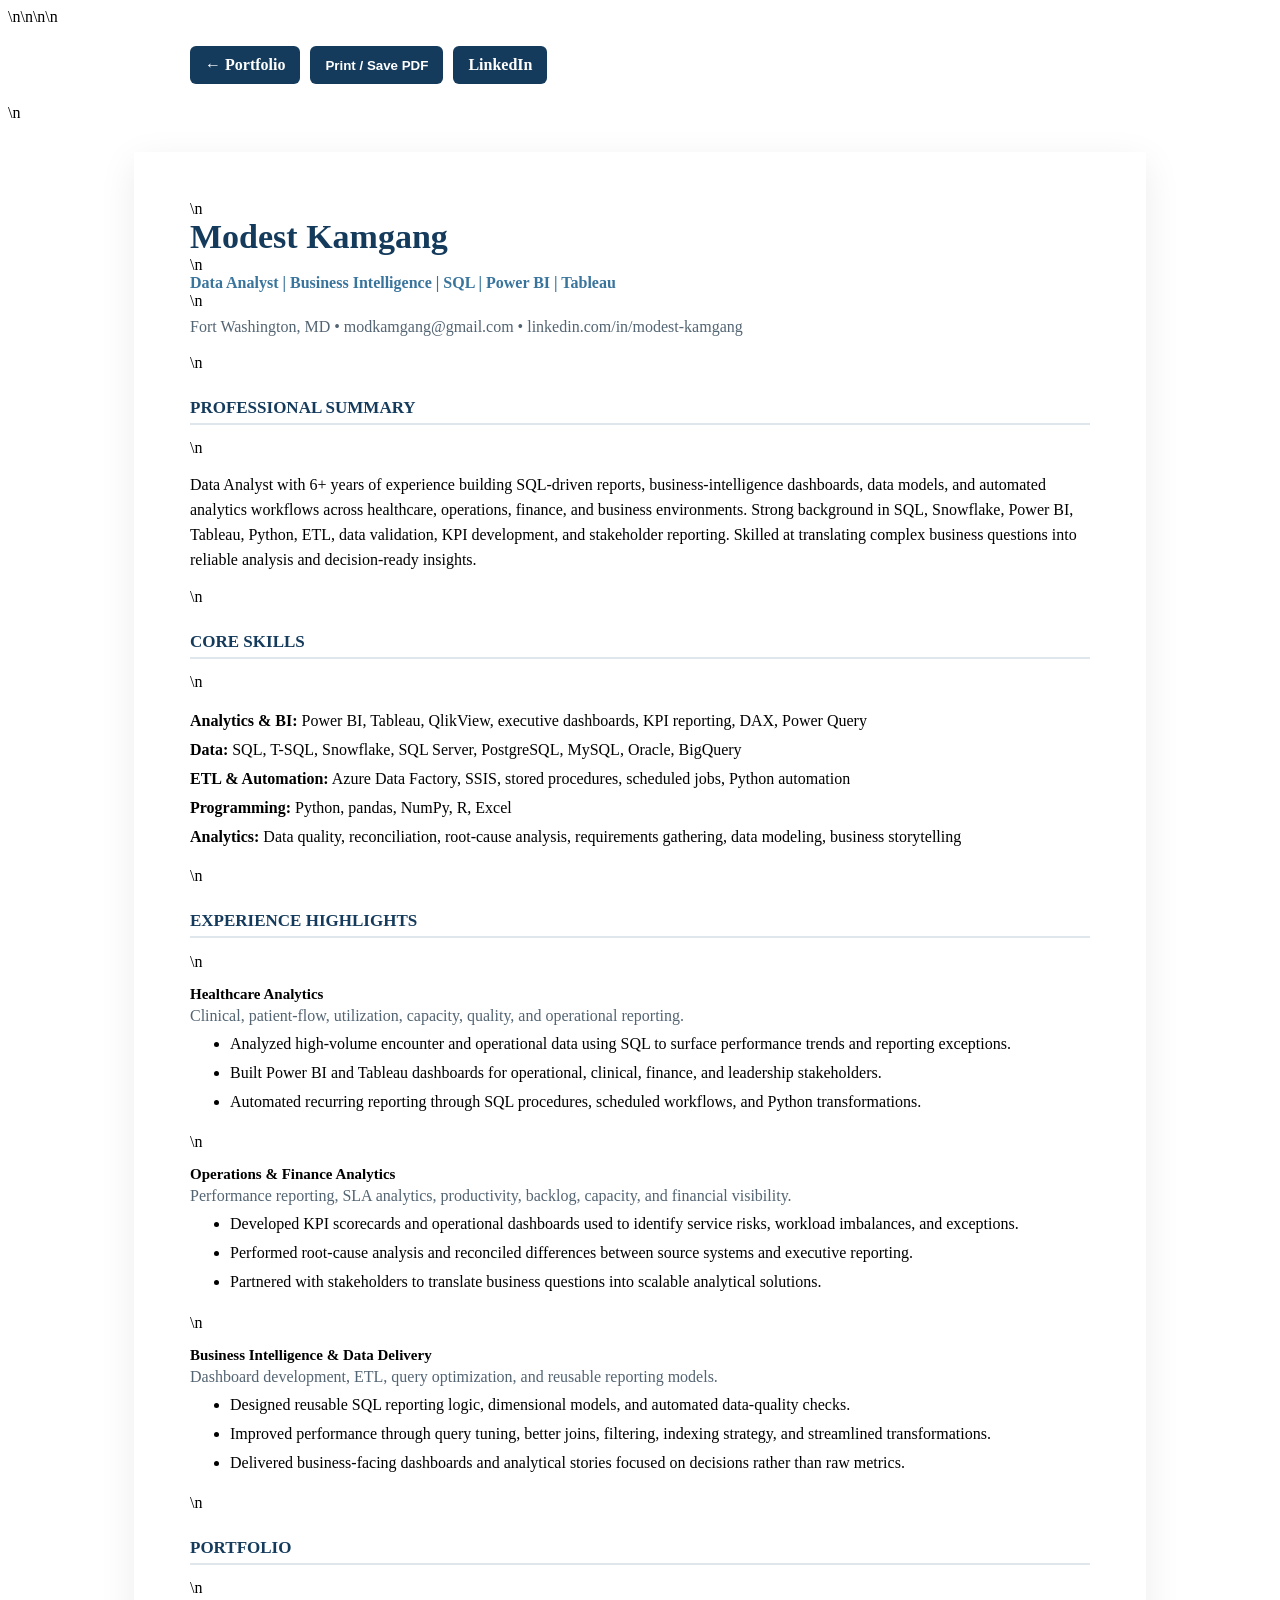
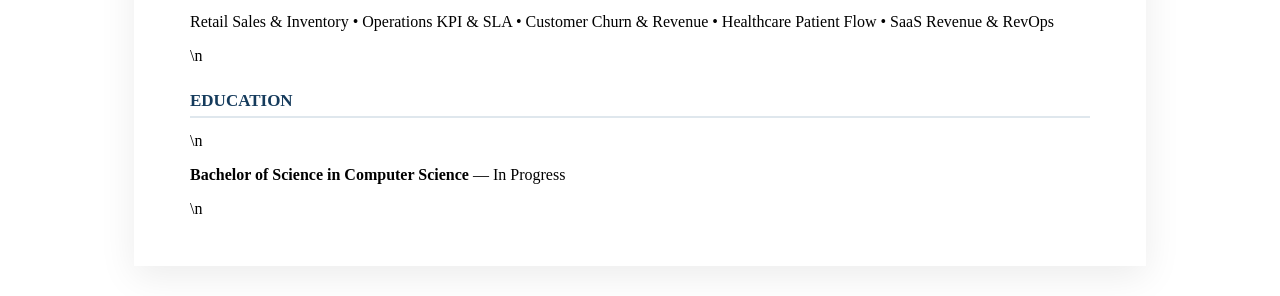
==== resume.html @ 2086f004 "Add recruiter-friendly resume page" ====
<!doctype html>\n<html lang="en"><head><meta charset="utf-8"><meta name="viewport" content="width=device-width,initial-scale=1">\n<title>Modest Kamgang | Resume</title>\n<style>\nbody{font-family:Arial,Helvetica,sans-serif;color:#1d2a35;margin:0;background:#f2f5f8}.page{max-width:900px;margin:30px auto;background:#fff;padding:48px 56px;box-shadow:0 10px 35px rgba(0,0,0,.08)}h1{font-size:34px;margin:0;color:#153b5c}h2{font-size:17px;border-bottom:2px solid #dfe7ed;padding-bottom:5px;margin-top:26px;color:#153b5c}h3{font-size:15px;margin-bottom:4px}.sub{font-weight:700;color:#39749d}.contact{margin:8px 0 18px;color:#536472}.summary{line-height:1.55}.skills{line-height:1.8}.job{margin-bottom:20px}.job p{margin:2px 0;color:#536472}.job ul{margin-top:7px}.job li{margin:6px 0;line-height:1.45}.actions{max-width:900px;margin:20px auto;display:flex;gap:10px;flex-wrap:wrap}.actions a,.actions button{padding:10px 15px;background:#153b5c;color:#fff;border:0;border-radius:6px;text-decoration:none;font-weight:700;cursor:pointer}@media print{body{background:#fff}.actions{display:none}.page{box-shadow:none;margin:0;max-width:none;padding:20px 30px}}@media(max-width:700px){.page{margin:0;padding:30px 22px}}\n</style></head><body>\n<div class="actions"><a href="index.html">← Portfolio</a><button onclick="window.print()">Print / Save PDF</button><a href="https://www.linkedin.com/in/modest-kamgang" target="_blank">LinkedIn</a></div>\n<main class="page">\n<h1>Modest Kamgang</h1>\n<div class="sub">Data Analyst | Business Intelligence | SQL | Power BI | Tableau</div>\n<div class="contact">Fort Washington, MD • modkamgang@gmail.com • linkedin.com/in/modest-kamgang</div>\n<h2>PROFESSIONAL SUMMARY</h2>\n<p class="summary">Data Analyst with 6+ years of experience building SQL-driven reports, business-intelligence dashboards, data models, and automated analytics workflows across healthcare, operations, finance, and business environments. Strong background in SQL, Snowflake, Power BI, Tableau, Python, ETL, data validation, KPI development, and stakeholder reporting. Skilled at translating complex business questions into reliable analysis and decision-ready insights.</p>\n<h2>CORE SKILLS</h2>\n<p class="skills"><strong>Analytics & BI:</strong> Power BI, Tableau, QlikView, executive dashboards, KPI reporting, DAX, Power Query<br><strong>Data:</strong> SQL, T-SQL, Snowflake, SQL Server, PostgreSQL, MySQL, Oracle, BigQuery<br><strong>ETL & Automation:</strong> Azure Data Factory, SSIS, stored procedures, scheduled jobs, Python automation<br><strong>Programming:</strong> Python, pandas, NumPy, R, Excel<br><strong>Analytics:</strong> Data quality, reconciliation, root-cause analysis, requirements gathering, data modeling, business storytelling</p>\n<h2>EXPERIENCE HIGHLIGHTS</h2>\n<div class="job"><h3>Healthcare Analytics</h3><p>Clinical, patient-flow, utilization, capacity, quality, and operational reporting.</p><ul><li>Analyzed high-volume encounter and operational data using SQL to surface performance trends and reporting exceptions.</li><li>Built Power BI and Tableau dashboards for operational, clinical, finance, and leadership stakeholders.</li><li>Automated recurring reporting through SQL procedures, scheduled workflows, and Python transformations.</li></ul></div>\n<div class="job"><h3>Operations & Finance Analytics</h3><p>Performance reporting, SLA analytics, productivity, backlog, capacity, and financial visibility.</p><ul><li>Developed KPI scorecards and operational dashboards used to identify service risks, workload imbalances, and exceptions.</li><li>Performed root-cause analysis and reconciled differences between source systems and executive reporting.</li><li>Partnered with stakeholders to translate business questions into scalable analytical solutions.</li></ul></div>\n<div class="job"><h3>Business Intelligence & Data Delivery</h3><p>Dashboard development, ETL, query optimization, and reusable reporting models.</p><ul><li>Designed reusable SQL reporting logic, dimensional models, and automated data-quality checks.</li><li>Improved performance through query tuning, better joins, filtering, indexing strategy, and streamlined transformations.</li><li>Delivered business-facing dashboards and analytical stories focused on decisions rather than raw metrics.</li></ul></div>\n<h2>PORTFOLIO</h2>\n<p>Retail Sales & Inventory • Operations KPI & SLA • Customer Churn & Revenue • Healthcare Patient Flow • SaaS Revenue & RevOps</p>\n<h2>EDUCATION</h2>\n<p><strong>Bachelor of Science in Computer Science</strong> — In Progress</p>\n</main></body></html>
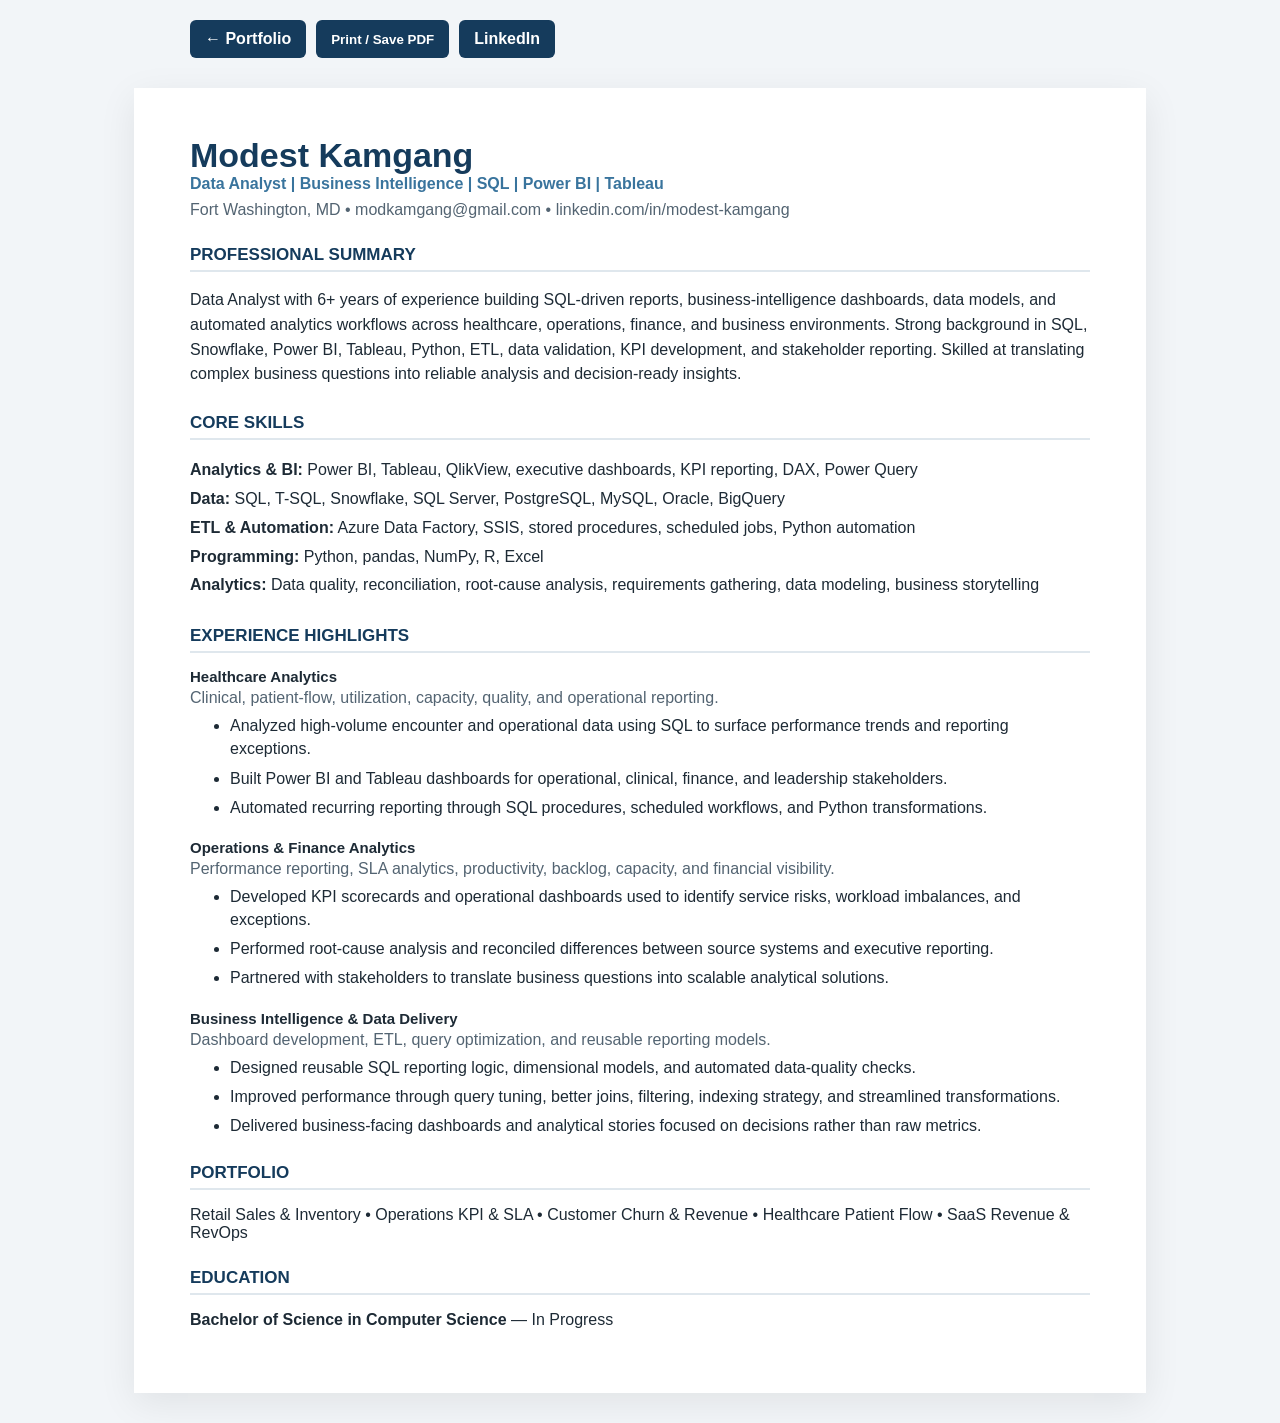
==== commit 986fc0da: "Fix line breaks in resume.html" ====
--- a/resume.html
+++ b/resume.html
@@ -1 +1,24 @@
-<!doctype html>\n<html lang="en"><head><meta charset="utf-8"><meta name="viewport" content="width=device-width,initial-scale=1">\n<title>Modest Kamgang | Resume</title>\n<style>\nbody{font-family:Arial,Helvetica,sans-serif;color:#1d2a35;margin:0;background:#f2f5f8}.page{max-width:900px;margin:30px auto;background:#fff;padding:48px 56px;box-shadow:0 10px 35px rgba(0,0,0,.08)}h1{font-size:34px;margin:0;color:#153b5c}h2{font-size:17px;border-bottom:2px solid #dfe7ed;padding-bottom:5px;margin-top:26px;color:#153b5c}h3{font-size:15px;margin-bottom:4px}.sub{font-weight:700;color:#39749d}.contact{margin:8px 0 18px;color:#536472}.summary{line-height:1.55}.skills{line-height:1.8}.job{margin-bottom:20px}.job p{margin:2px 0;color:#536472}.job ul{margin-top:7px}.job li{margin:6px 0;line-height:1.45}.actions{max-width:900px;margin:20px auto;display:flex;gap:10px;flex-wrap:wrap}.actions a,.actions button{padding:10px 15px;background:#153b5c;color:#fff;border:0;border-radius:6px;text-decoration:none;font-weight:700;cursor:pointer}@media print{body{background:#fff}.actions{display:none}.page{box-shadow:none;margin:0;max-width:none;padding:20px 30px}}@media(max-width:700px){.page{margin:0;padding:30px 22px}}\n</style></head><body>\n<div class="actions"><a href="index.html">← Portfolio</a><button onclick="window.print()">Print / Save PDF</button><a href="https://www.linkedin.com/in/modest-kamgang" target="_blank">LinkedIn</a></div>\n<main class="page">\n<h1>Modest Kamgang</h1>\n<div class="sub">Data Analyst | Business Intelligence | SQL | Power BI | Tableau</div>\n<div class="contact">Fort Washington, MD • modkamgang@gmail.com • linkedin.com/in/modest-kamgang</div>\n<h2>PROFESSIONAL SUMMARY</h2>\n<p class="summary">Data Analyst with 6+ years of experience building SQL-driven reports, business-intelligence dashboards, data models, and automated analytics workflows across healthcare, operations, finance, and business environments. Strong background in SQL, Snowflake, Power BI, Tableau, Python, ETL, data validation, KPI development, and stakeholder reporting. Skilled at translating complex business questions into reliable analysis and decision-ready insights.</p>\n<h2>CORE SKILLS</h2>\n<p class="skills"><strong>Analytics & BI:</strong> Power BI, Tableau, QlikView, executive dashboards, KPI reporting, DAX, Power Query<br><strong>Data:</strong> SQL, T-SQL, Snowflake, SQL Server, PostgreSQL, MySQL, Oracle, BigQuery<br><strong>ETL & Automation:</strong> Azure Data Factory, SSIS, stored procedures, scheduled jobs, Python automation<br><strong>Programming:</strong> Python, pandas, NumPy, R, Excel<br><strong>Analytics:</strong> Data quality, reconciliation, root-cause analysis, requirements gathering, data modeling, business storytelling</p>\n<h2>EXPERIENCE HIGHLIGHTS</h2>\n<div class="job"><h3>Healthcare Analytics</h3><p>Clinical, patient-flow, utilization, capacity, quality, and operational reporting.</p><ul><li>Analyzed high-volume encounter and operational data using SQL to surface performance trends and reporting exceptions.</li><li>Built Power BI and Tableau dashboards for operational, clinical, finance, and leadership stakeholders.</li><li>Automated recurring reporting through SQL procedures, scheduled workflows, and Python transformations.</li></ul></div>\n<div class="job"><h3>Operations & Finance Analytics</h3><p>Performance reporting, SLA analytics, productivity, backlog, capacity, and financial visibility.</p><ul><li>Developed KPI scorecards and operational dashboards used to identify service risks, workload imbalances, and exceptions.</li><li>Performed root-cause analysis and reconciled differences between source systems and executive reporting.</li><li>Partnered with stakeholders to translate business questions into scalable analytical solutions.</li></ul></div>\n<div class="job"><h3>Business Intelligence & Data Delivery</h3><p>Dashboard development, ETL, query optimization, and reusable reporting models.</p><ul><li>Designed reusable SQL reporting logic, dimensional models, and automated data-quality checks.</li><li>Improved performance through query tuning, better joins, filtering, indexing strategy, and streamlined transformations.</li><li>Delivered business-facing dashboards and analytical stories focused on decisions rather than raw metrics.</li></ul></div>\n<h2>PORTFOLIO</h2>\n<p>Retail Sales & Inventory • Operations KPI & SLA • Customer Churn & Revenue • Healthcare Patient Flow • SaaS Revenue & RevOps</p>\n<h2>EDUCATION</h2>\n<p><strong>Bachelor of Science in Computer Science</strong> — In Progress</p>\n</main></body></html>+<!doctype html>
+<html lang="en"><head><meta charset="utf-8"><meta name="viewport" content="width=device-width,initial-scale=1">
+<title>Modest Kamgang | Resume</title>
+<style>
+body{font-family:Arial,Helvetica,sans-serif;color:#1d2a35;margin:0;background:#f2f5f8}.page{max-width:900px;margin:30px auto;background:#fff;padding:48px 56px;box-shadow:0 10px 35px rgba(0,0,0,.08)}h1{font-size:34px;margin:0;color:#153b5c}h2{font-size:17px;border-bottom:2px solid #dfe7ed;padding-bottom:5px;margin-top:26px;color:#153b5c}h3{font-size:15px;margin-bottom:4px}.sub{font-weight:700;color:#39749d}.contact{margin:8px 0 18px;color:#536472}.summary{line-height:1.55}.skills{line-height:1.8}.job{margin-bottom:20px}.job p{margin:2px 0;color:#536472}.job ul{margin-top:7px}.job li{margin:6px 0;line-height:1.45}.actions{max-width:900px;margin:20px auto;display:flex;gap:10px;flex-wrap:wrap}.actions a,.actions button{padding:10px 15px;background:#153b5c;color:#fff;border:0;border-radius:6px;text-decoration:none;font-weight:700;cursor:pointer}@media print{body{background:#fff}.actions{display:none}.page{box-shadow:none;margin:0;max-width:none;padding:20px 30px}}@media(max-width:700px){.page{margin:0;padding:30px 22px}}
+</style></head><body>
+<div class="actions"><a href="index.html">← Portfolio</a><button onclick="window.print()">Print / Save PDF</button><a href="https://www.linkedin.com/in/modest-kamgang" target="_blank">LinkedIn</a></div>
+<main class="page">
+<h1>Modest Kamgang</h1>
+<div class="sub">Data Analyst | Business Intelligence | SQL | Power BI | Tableau</div>
+<div class="contact">Fort Washington, MD • modkamgang@gmail.com • linkedin.com/in/modest-kamgang</div>
+<h2>PROFESSIONAL SUMMARY</h2>
+<p class="summary">Data Analyst with 6+ years of experience building SQL-driven reports, business-intelligence dashboards, data models, and automated analytics workflows across healthcare, operations, finance, and business environments. Strong background in SQL, Snowflake, Power BI, Tableau, Python, ETL, data validation, KPI development, and stakeholder reporting. Skilled at translating complex business questions into reliable analysis and decision-ready insights.</p>
+<h2>CORE SKILLS</h2>
+<p class="skills"><strong>Analytics & BI:</strong> Power BI, Tableau, QlikView, executive dashboards, KPI reporting, DAX, Power Query<br><strong>Data:</strong> SQL, T-SQL, Snowflake, SQL Server, PostgreSQL, MySQL, Oracle, BigQuery<br><strong>ETL & Automation:</strong> Azure Data Factory, SSIS, stored procedures, scheduled jobs, Python automation<br><strong>Programming:</strong> Python, pandas, NumPy, R, Excel<br><strong>Analytics:</strong> Data quality, reconciliation, root-cause analysis, requirements gathering, data modeling, business storytelling</p>
+<h2>EXPERIENCE HIGHLIGHTS</h2>
+<div class="job"><h3>Healthcare Analytics</h3><p>Clinical, patient-flow, utilization, capacity, quality, and operational reporting.</p><ul><li>Analyzed high-volume encounter and operational data using SQL to surface performance trends and reporting exceptions.</li><li>Built Power BI and Tableau dashboards for operational, clinical, finance, and leadership stakeholders.</li><li>Automated recurring reporting through SQL procedures, scheduled workflows, and Python transformations.</li></ul></div>
+<div class="job"><h3>Operations & Finance Analytics</h3><p>Performance reporting, SLA analytics, productivity, backlog, capacity, and financial visibility.</p><ul><li>Developed KPI scorecards and operational dashboards used to identify service risks, workload imbalances, and exceptions.</li><li>Performed root-cause analysis and reconciled differences between source systems and executive reporting.</li><li>Partnered with stakeholders to translate business questions into scalable analytical solutions.</li></ul></div>
+<div class="job"><h3>Business Intelligence & Data Delivery</h3><p>Dashboard development, ETL, query optimization, and reusable reporting models.</p><ul><li>Designed reusable SQL reporting logic, dimensional models, and automated data-quality checks.</li><li>Improved performance through query tuning, better joins, filtering, indexing strategy, and streamlined transformations.</li><li>Delivered business-facing dashboards and analytical stories focused on decisions rather than raw metrics.</li></ul></div>
+<h2>PORTFOLIO</h2>
+<p>Retail Sales & Inventory • Operations KPI & SLA • Customer Churn & Revenue • Healthcare Patient Flow • SaaS Revenue & RevOps</p>
+<h2>EDUCATION</h2>
+<p><strong>Bachelor of Science in Computer Science</strong> — In Progress</p>
+</main></body></html>
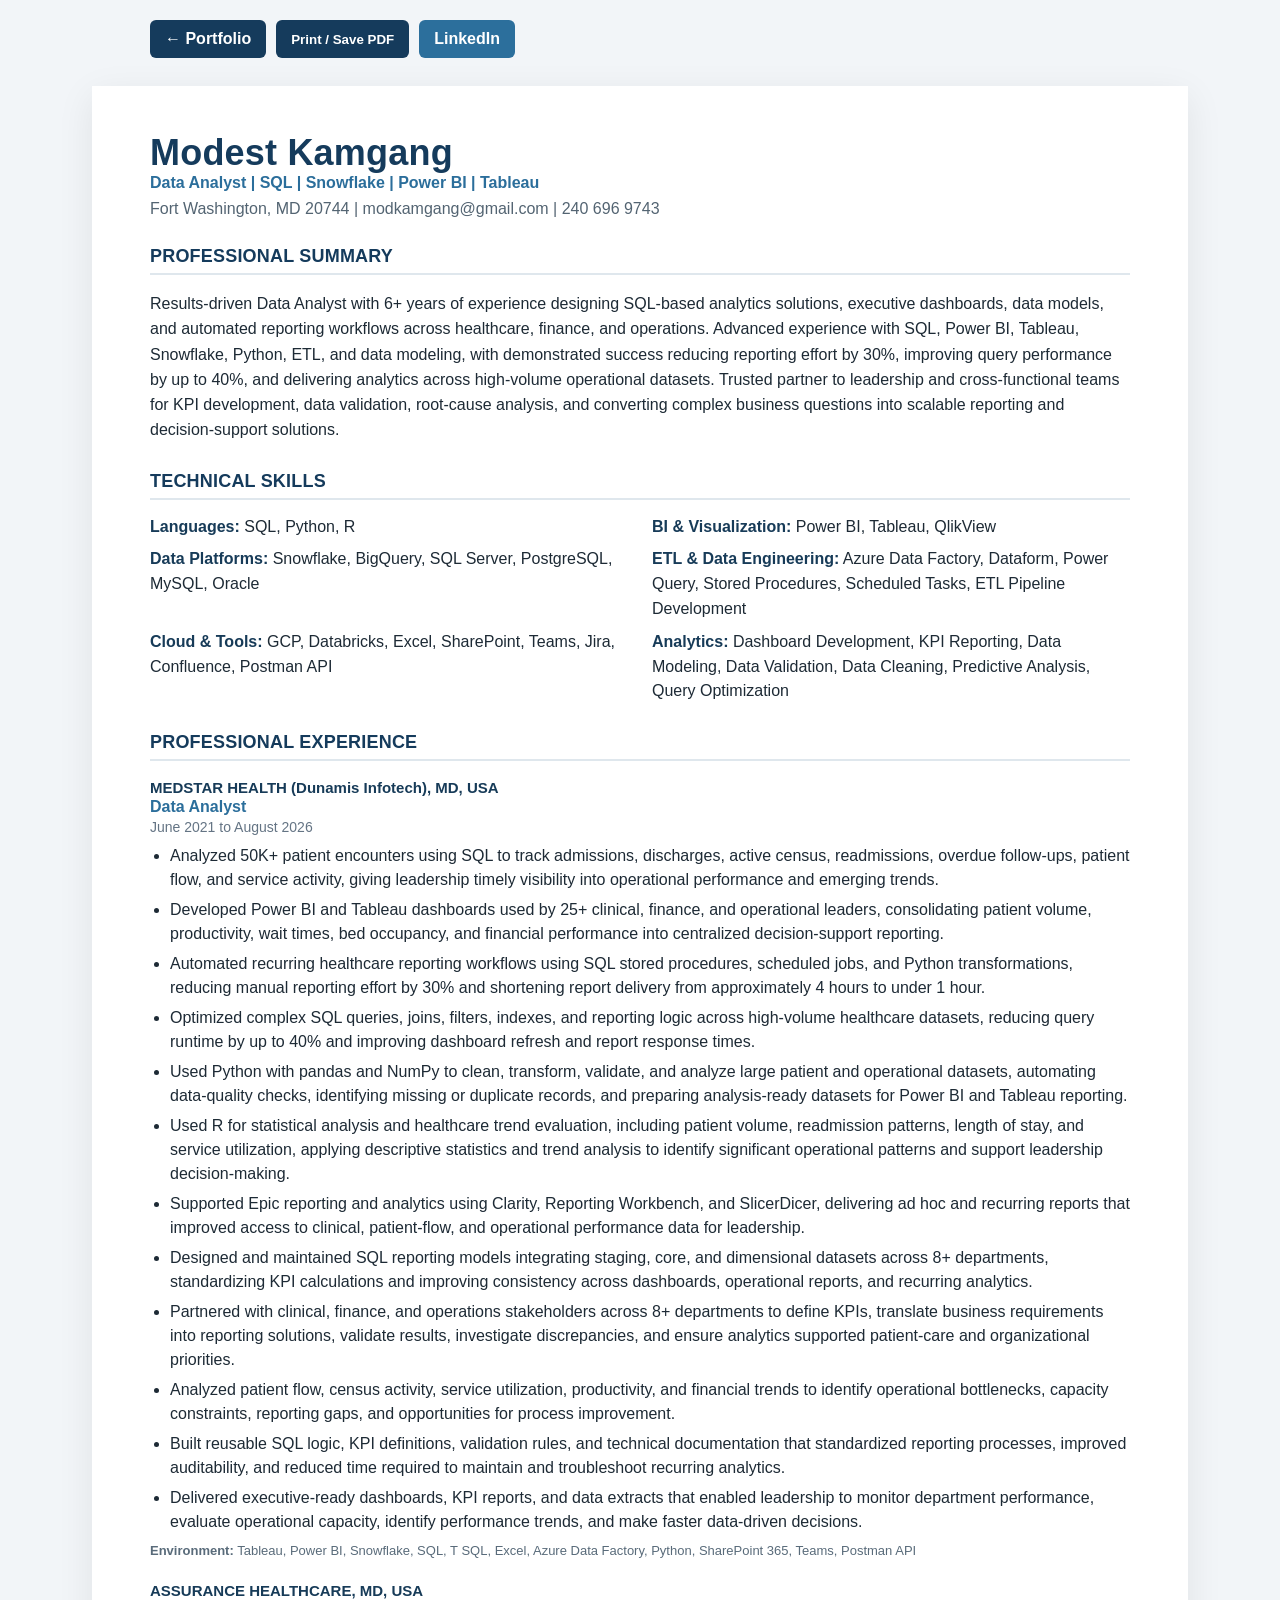
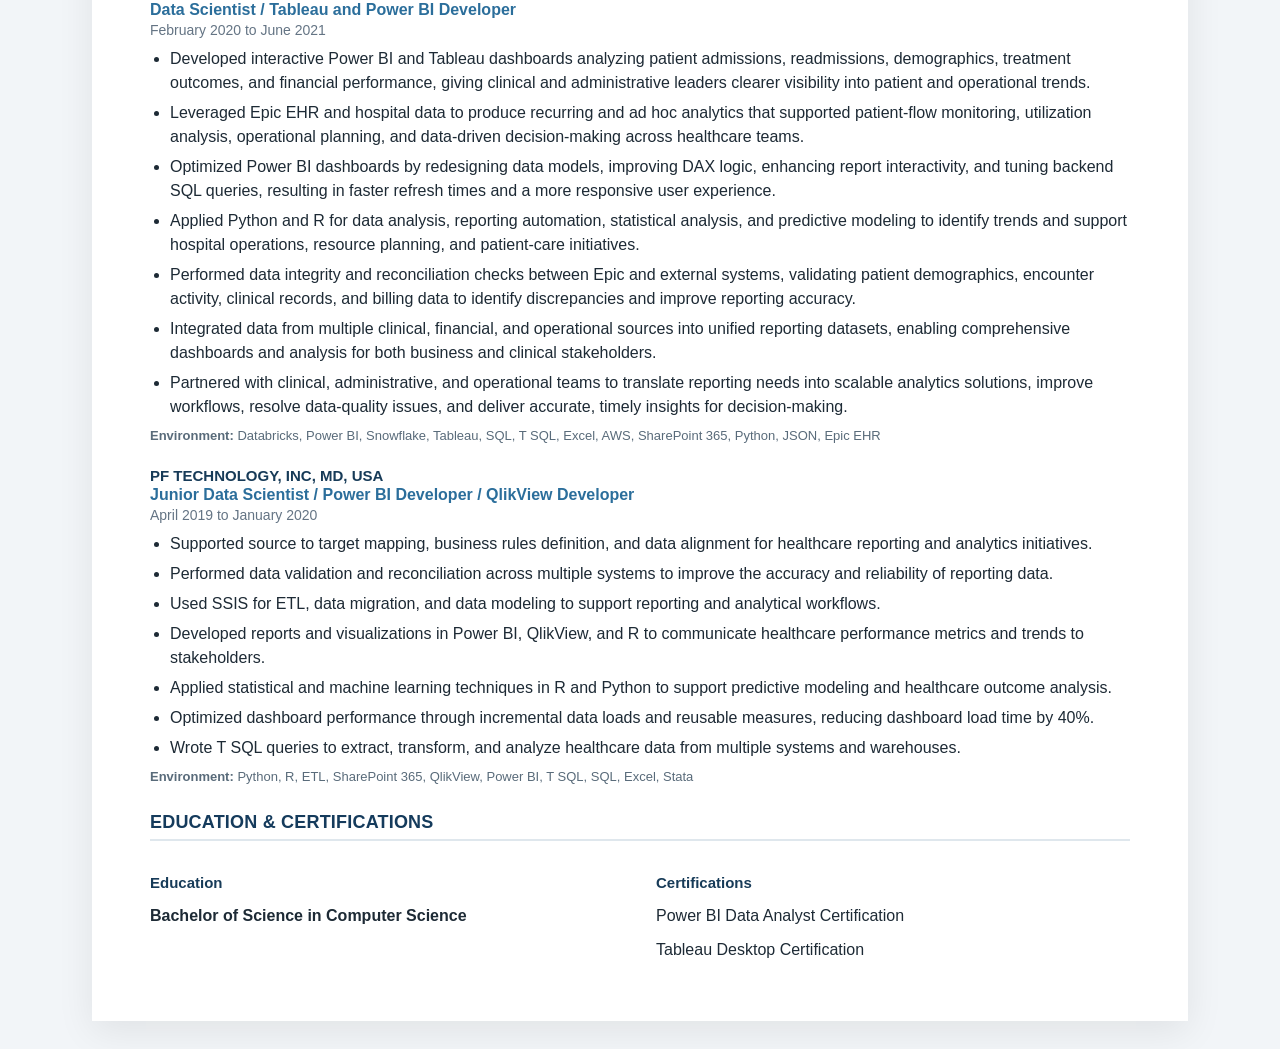
==== commit 84897172: "Replace portfolio resume with uploaded full resume" ====
--- a/resume.html
+++ b/resume.html
@@ -1,24 +1,130 @@
 <!doctype html>
-<html lang="en"><head><meta charset="utf-8"><meta name="viewport" content="width=device-width,initial-scale=1">
+<html lang="en">
+<head>
+<meta charset="utf-8">
+<meta name="viewport" content="width=device-width,initial-scale=1">
 <title>Modest Kamgang | Resume</title>
 <style>
-body{font-family:Arial,Helvetica,sans-serif;color:#1d2a35;margin:0;background:#f2f5f8}.page{max-width:900px;margin:30px auto;background:#fff;padding:48px 56px;box-shadow:0 10px 35px rgba(0,0,0,.08)}h1{font-size:34px;margin:0;color:#153b5c}h2{font-size:17px;border-bottom:2px solid #dfe7ed;padding-bottom:5px;margin-top:26px;color:#153b5c}h3{font-size:15px;margin-bottom:4px}.sub{font-weight:700;color:#39749d}.contact{margin:8px 0 18px;color:#536472}.summary{line-height:1.55}.skills{line-height:1.8}.job{margin-bottom:20px}.job p{margin:2px 0;color:#536472}.job ul{margin-top:7px}.job li{margin:6px 0;line-height:1.45}.actions{max-width:900px;margin:20px auto;display:flex;gap:10px;flex-wrap:wrap}.actions a,.actions button{padding:10px 15px;background:#153b5c;color:#fff;border:0;border-radius:6px;text-decoration:none;font-weight:700;cursor:pointer}@media print{body{background:#fff}.actions{display:none}.page{box-shadow:none;margin:0;max-width:none;padding:20px 30px}}@media(max-width:700px){.page{margin:0;padding:30px 22px}}
-</style></head><body>
-<div class="actions"><a href="index.html">← Portfolio</a><button onclick="window.print()">Print / Save PDF</button><a href="https://www.linkedin.com/in/modest-kamgang" target="_blank">LinkedIn</a></div>
+body{font-family:Arial,Helvetica,sans-serif;color:#1d2a35;margin:0;background:#f2f5f8}
+.page{max-width:980px;margin:28px auto;background:#fff;padding:46px 58px;box-shadow:0 10px 35px rgba(0,0,0,.08)}
+h1{font-size:36px;margin:0;color:#153b5c;letter-spacing:.2px}
+h2{font-size:18px;border-bottom:2px solid #dfe7ed;padding-bottom:6px;margin-top:28px;color:#153b5c;letter-spacing:.2px}
+h3{font-size:15px;margin:18px 0 2px;color:#173b58}
+.role{font-weight:700;color:#2b6e9b;margin:0 0 3px}
+.dates{color:#647484;font-size:14px;margin-bottom:8px}
+.contact{margin:8px 0 18px;color:#536472}
+.summary{line-height:1.58}
+.skills-grid{display:grid;grid-template-columns:1fr 1fr;gap:8px 24px;line-height:1.55}
+.skill-item strong{color:#173b58}
+.job{margin-bottom:24px}
+.job ul{margin:9px 0 0 20px;padding:0}
+.job li{margin:6px 0;line-height:1.5}
+.env{margin-top:9px;color:#596b7a;font-size:13px}
+.edu-grid{display:grid;grid-template-columns:1fr 1fr;gap:32px}
+.actions{max-width:980px;margin:20px auto;display:flex;gap:10px;flex-wrap:wrap}
+.actions a,.actions button{padding:10px 15px;background:#153b5c;color:#fff;border:0;border-radius:6px;text-decoration:none;font-weight:700;cursor:pointer}
+.actions a.secondary{background:#2c6f9c}
+@media print{
+  body{background:#fff}.actions{display:none}.page{box-shadow:none;margin:0;max-width:none;padding:18px 24px}
+  h2{break-after:avoid}.job{break-inside:avoid}
+}
+@media(max-width:760px){
+  .page{margin:0;padding:30px 22px}.skills-grid,.edu-grid{grid-template-columns:1fr}.actions{padding:0 16px}
+}
+</style>
+</head>
+<body>
+<div class="actions">
+  <a href="index.html">← Portfolio</a>
+  <button onclick="window.print()">Print / Save PDF</button>
+  <a class="secondary" href="https://www.linkedin.com/in/modest-kamgang" target="_blank" rel="noopener">LinkedIn</a>
+</div>
+
 <main class="page">
-<h1>Modest Kamgang</h1>
-<div class="sub">Data Analyst | Business Intelligence | SQL | Power BI | Tableau</div>
-<div class="contact">Fort Washington, MD • modkamgang@gmail.com • linkedin.com/in/modest-kamgang</div>
-<h2>PROFESSIONAL SUMMARY</h2>
-<p class="summary">Data Analyst with 6+ years of experience building SQL-driven reports, business-intelligence dashboards, data models, and automated analytics workflows across healthcare, operations, finance, and business environments. Strong background in SQL, Snowflake, Power BI, Tableau, Python, ETL, data validation, KPI development, and stakeholder reporting. Skilled at translating complex business questions into reliable analysis and decision-ready insights.</p>
-<h2>CORE SKILLS</h2>
-<p class="skills"><strong>Analytics & BI:</strong> Power BI, Tableau, QlikView, executive dashboards, KPI reporting, DAX, Power Query<br><strong>Data:</strong> SQL, T-SQL, Snowflake, SQL Server, PostgreSQL, MySQL, Oracle, BigQuery<br><strong>ETL & Automation:</strong> Azure Data Factory, SSIS, stored procedures, scheduled jobs, Python automation<br><strong>Programming:</strong> Python, pandas, NumPy, R, Excel<br><strong>Analytics:</strong> Data quality, reconciliation, root-cause analysis, requirements gathering, data modeling, business storytelling</p>
-<h2>EXPERIENCE HIGHLIGHTS</h2>
-<div class="job"><h3>Healthcare Analytics</h3><p>Clinical, patient-flow, utilization, capacity, quality, and operational reporting.</p><ul><li>Analyzed high-volume encounter and operational data using SQL to surface performance trends and reporting exceptions.</li><li>Built Power BI and Tableau dashboards for operational, clinical, finance, and leadership stakeholders.</li><li>Automated recurring reporting through SQL procedures, scheduled workflows, and Python transformations.</li></ul></div>
-<div class="job"><h3>Operations & Finance Analytics</h3><p>Performance reporting, SLA analytics, productivity, backlog, capacity, and financial visibility.</p><ul><li>Developed KPI scorecards and operational dashboards used to identify service risks, workload imbalances, and exceptions.</li><li>Performed root-cause analysis and reconciled differences between source systems and executive reporting.</li><li>Partnered with stakeholders to translate business questions into scalable analytical solutions.</li></ul></div>
-<div class="job"><h3>Business Intelligence & Data Delivery</h3><p>Dashboard development, ETL, query optimization, and reusable reporting models.</p><ul><li>Designed reusable SQL reporting logic, dimensional models, and automated data-quality checks.</li><li>Improved performance through query tuning, better joins, filtering, indexing strategy, and streamlined transformations.</li><li>Delivered business-facing dashboards and analytical stories focused on decisions rather than raw metrics.</li></ul></div>
-<h2>PORTFOLIO</h2>
-<p>Retail Sales & Inventory • Operations KPI & SLA • Customer Churn & Revenue • Healthcare Patient Flow • SaaS Revenue & RevOps</p>
-<h2>EDUCATION</h2>
-<p><strong>Bachelor of Science in Computer Science</strong> — In Progress</p>
-</main></body></html>+  <h1>Modest Kamgang</h1>
+  <div class="role">Data Analyst | SQL | Snowflake | Power BI | Tableau</div>
+  <div class="contact">Fort Washington, MD 20744 | modkamgang@gmail.com | 240 696 9743</div>
+
+  <h2>PROFESSIONAL SUMMARY</h2>
+  <p class="summary">Results-driven Data Analyst with 6+ years of experience designing SQL-based analytics solutions, executive dashboards, data models, and automated reporting workflows across healthcare, finance, and operations. Advanced experience with SQL, Power BI, Tableau, Snowflake, Python, ETL, and data modeling, with demonstrated success reducing reporting effort by 30%, improving query performance by up to 40%, and delivering analytics across high-volume operational datasets. Trusted partner to leadership and cross-functional teams for KPI development, data validation, root-cause analysis, and converting complex business questions into scalable reporting and decision-support solutions.</p>
+
+  <h2>TECHNICAL SKILLS</h2>
+  <div class="skills-grid">
+    <div class="skill-item"><strong>Languages:</strong> SQL, Python, R</div>
+    <div class="skill-item"><strong>BI & Visualization:</strong> Power BI, Tableau, QlikView</div>
+    <div class="skill-item"><strong>Data Platforms:</strong> Snowflake, BigQuery, SQL Server, PostgreSQL, MySQL, Oracle</div>
+    <div class="skill-item"><strong>ETL & Data Engineering:</strong> Azure Data Factory, Dataform, Power Query, Stored Procedures, Scheduled Tasks, ETL Pipeline Development</div>
+    <div class="skill-item"><strong>Cloud & Tools:</strong> GCP, Databricks, Excel, SharePoint, Teams, Jira, Confluence, Postman API</div>
+    <div class="skill-item"><strong>Analytics:</strong> Dashboard Development, KPI Reporting, Data Modeling, Data Validation, Data Cleaning, Predictive Analysis, Query Optimization</div>
+  </div>
+
+  <h2>PROFESSIONAL EXPERIENCE</h2>
+
+  <section class="job">
+    <h3>MEDSTAR HEALTH (Dunamis Infotech), MD, USA</h3>
+    <div class="role">Data Analyst</div>
+    <div class="dates">June 2021 to August 2026</div>
+    <ul>
+      <li>Analyzed 50K+ patient encounters using SQL to track admissions, discharges, active census, readmissions, overdue follow-ups, patient flow, and service activity, giving leadership timely visibility into operational performance and emerging trends.</li>
+      <li>Developed Power BI and Tableau dashboards used by 25+ clinical, finance, and operational leaders, consolidating patient volume, productivity, wait times, bed occupancy, and financial performance into centralized decision-support reporting.</li>
+      <li>Automated recurring healthcare reporting workflows using SQL stored procedures, scheduled jobs, and Python transformations, reducing manual reporting effort by 30% and shortening report delivery from approximately 4 hours to under 1 hour.</li>
+      <li>Optimized complex SQL queries, joins, filters, indexes, and reporting logic across high-volume healthcare datasets, reducing query runtime by up to 40% and improving dashboard refresh and report response times.</li>
+      <li>Used Python with pandas and NumPy to clean, transform, validate, and analyze large patient and operational datasets, automating data-quality checks, identifying missing or duplicate records, and preparing analysis-ready datasets for Power BI and Tableau reporting.</li>
+      <li>Used R for statistical analysis and healthcare trend evaluation, including patient volume, readmission patterns, length of stay, and service utilization, applying descriptive statistics and trend analysis to identify significant operational patterns and support leadership decision-making.</li>
+      <li>Supported Epic reporting and analytics using Clarity, Reporting Workbench, and SlicerDicer, delivering ad hoc and recurring reports that improved access to clinical, patient-flow, and operational performance data for leadership.</li>
+      <li>Designed and maintained SQL reporting models integrating staging, core, and dimensional datasets across 8+ departments, standardizing KPI calculations and improving consistency across dashboards, operational reports, and recurring analytics.</li>
+      <li>Partnered with clinical, finance, and operations stakeholders across 8+ departments to define KPIs, translate business requirements into reporting solutions, validate results, investigate discrepancies, and ensure analytics supported patient-care and organizational priorities.</li>
+      <li>Analyzed patient flow, census activity, service utilization, productivity, and financial trends to identify operational bottlenecks, capacity constraints, reporting gaps, and opportunities for process improvement.</li>
+      <li>Built reusable SQL logic, KPI definitions, validation rules, and technical documentation that standardized reporting processes, improved auditability, and reduced time required to maintain and troubleshoot recurring analytics.</li>
+      <li>Delivered executive-ready dashboards, KPI reports, and data extracts that enabled leadership to monitor department performance, evaluate operational capacity, identify performance trends, and make faster data-driven decisions.</li>
+    </ul>
+    <div class="env"><strong>Environment:</strong> Tableau, Power BI, Snowflake, SQL, T SQL, Excel, Azure Data Factory, Python, SharePoint 365, Teams, Postman API</div>
+  </section>
+
+  <section class="job">
+    <h3>ASSURANCE HEALTHCARE, MD, USA</h3>
+    <div class="role">Data Scientist / Tableau and Power BI Developer</div>
+    <div class="dates">February 2020 to June 2021</div>
+    <ul>
+      <li>Developed interactive Power BI and Tableau dashboards analyzing patient admissions, readmissions, demographics, treatment outcomes, and financial performance, giving clinical and administrative leaders clearer visibility into patient and operational trends.</li>
+      <li>Leveraged Epic EHR and hospital data to produce recurring and ad hoc analytics that supported patient-flow monitoring, utilization analysis, operational planning, and data-driven decision-making across healthcare teams.</li>
+      <li>Optimized Power BI dashboards by redesigning data models, improving DAX logic, enhancing report interactivity, and tuning backend SQL queries, resulting in faster refresh times and a more responsive user experience.</li>
+      <li>Applied Python and R for data analysis, reporting automation, statistical analysis, and predictive modeling to identify trends and support hospital operations, resource planning, and patient-care initiatives.</li>
+      <li>Performed data integrity and reconciliation checks between Epic and external systems, validating patient demographics, encounter activity, clinical records, and billing data to identify discrepancies and improve reporting accuracy.</li>
+      <li>Integrated data from multiple clinical, financial, and operational sources into unified reporting datasets, enabling comprehensive dashboards and analysis for both business and clinical stakeholders.</li>
+      <li>Partnered with clinical, administrative, and operational teams to translate reporting needs into scalable analytics solutions, improve workflows, resolve data-quality issues, and deliver accurate, timely insights for decision-making.</li>
+    </ul>
+    <div class="env"><strong>Environment:</strong> Databricks, Power BI, Snowflake, Tableau, SQL, T SQL, Excel, AWS, SharePoint 365, Python, JSON, Epic EHR</div>
+  </section>
+
+  <section class="job">
+    <h3>PF TECHNOLOGY, INC, MD, USA</h3>
+    <div class="role">Junior Data Scientist / Power BI Developer / QlikView Developer</div>
+    <div class="dates">April 2019 to January 2020</div>
+    <ul>
+      <li>Supported source to target mapping, business rules definition, and data alignment for healthcare reporting and analytics initiatives.</li>
+      <li>Performed data validation and reconciliation across multiple systems to improve the accuracy and reliability of reporting data.</li>
+      <li>Used SSIS for ETL, data migration, and data modeling to support reporting and analytical workflows.</li>
+      <li>Developed reports and visualizations in Power BI, QlikView, and R to communicate healthcare performance metrics and trends to stakeholders.</li>
+      <li>Applied statistical and machine learning techniques in R and Python to support predictive modeling and healthcare outcome analysis.</li>
+      <li>Optimized dashboard performance through incremental data loads and reusable measures, reducing dashboard load time by 40%.</li>
+      <li>Wrote T SQL queries to extract, transform, and analyze healthcare data from multiple systems and warehouses.</li>
+    </ul>
+    <div class="env"><strong>Environment:</strong> Python, R, ETL, SharePoint 365, QlikView, Power BI, T SQL, SQL, Excel, Stata</div>
+  </section>
+
+  <h2>EDUCATION & CERTIFICATIONS</h2>
+  <div class="edu-grid">
+    <div>
+      <h3>Education</h3>
+      <p><strong>Bachelor of Science in Computer Science</strong></p>
+    </div>
+    <div>
+      <h3>Certifications</h3>
+      <p>Power BI Data Analyst Certification</p>
+      <p>Tableau Desktop Certification</p>
+    </div>
+  </div>
+</main>
+</body>
+</html>
